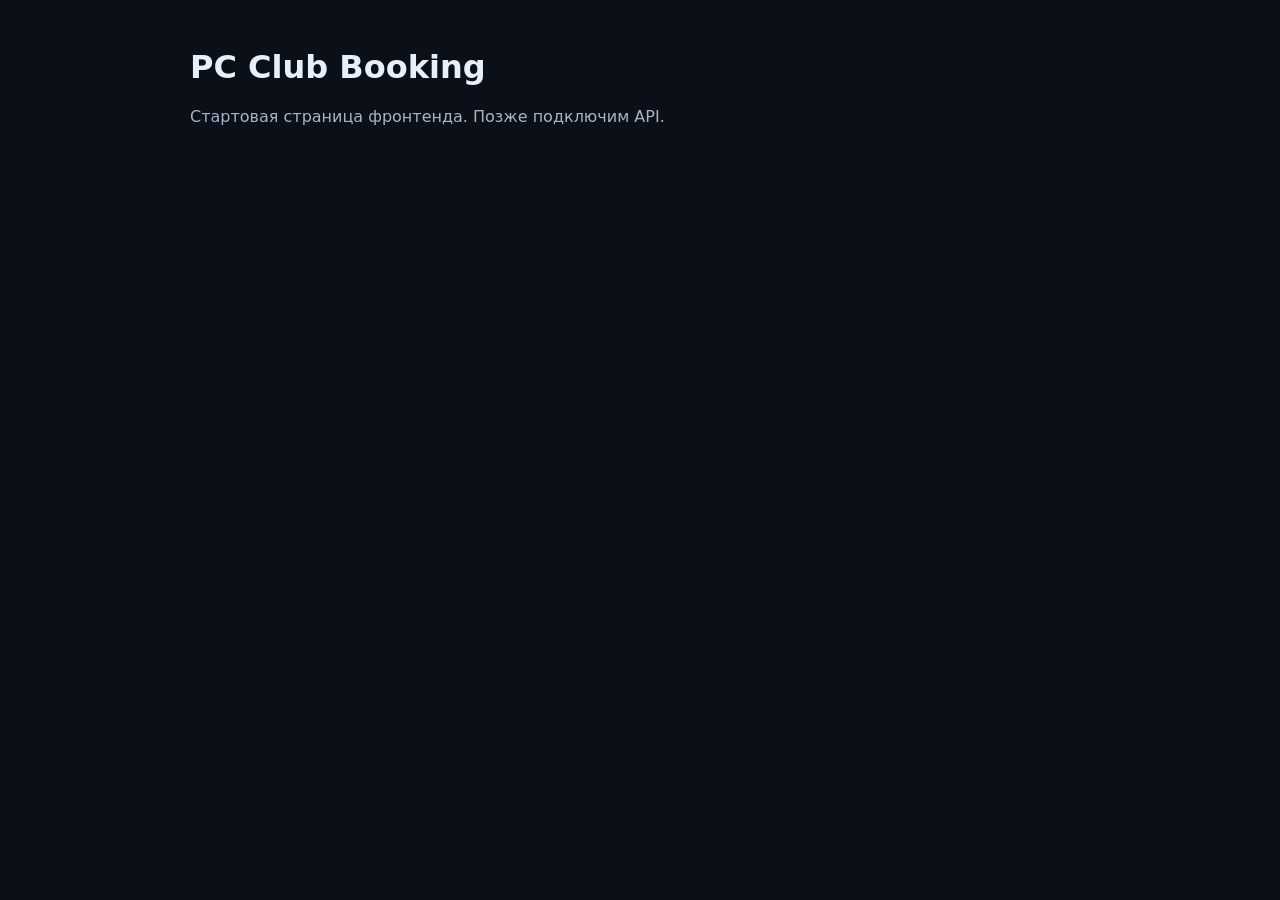
==== frontend/index.html @ dd2f2edb "Add project structure scaffolding Create backend/frontend/docs/tests directories, add starter files," ====
<!doctype html>
<html lang="ru">
  <head>
    <meta charset="utf-8" />
    <meta name="viewport" content="width=device-width, initial-scale=1" />
    <title>PC Club Booking</title>
    <link rel="stylesheet" href="./style.css" />
  </head>
  <body>
    <main class="container">
      <h1>PC Club Booking</h1>
      <p>Стартовая страница фронтенда. Позже подключим API.</p>
    </main>
    <script src="./script.js"></script>
  </body>
</html>
---- frontend/style.css ----
:root {
  color-scheme: dark;
  --bg: #0b0f17;
  --fg: #e7eefc;
  --muted: #a7b4cc;
  --card: #111a2a;
}

body {
  margin: 0;
  font-family: system-ui, -apple-system, Segoe UI, Roboto, Arial, sans-serif;
  background: var(--bg);
  color: var(--fg);
}

.container {
  max-width: 900px;
  margin: 48px auto;
  padding: 0 16px;
}

p {
  color: var(--muted);
}
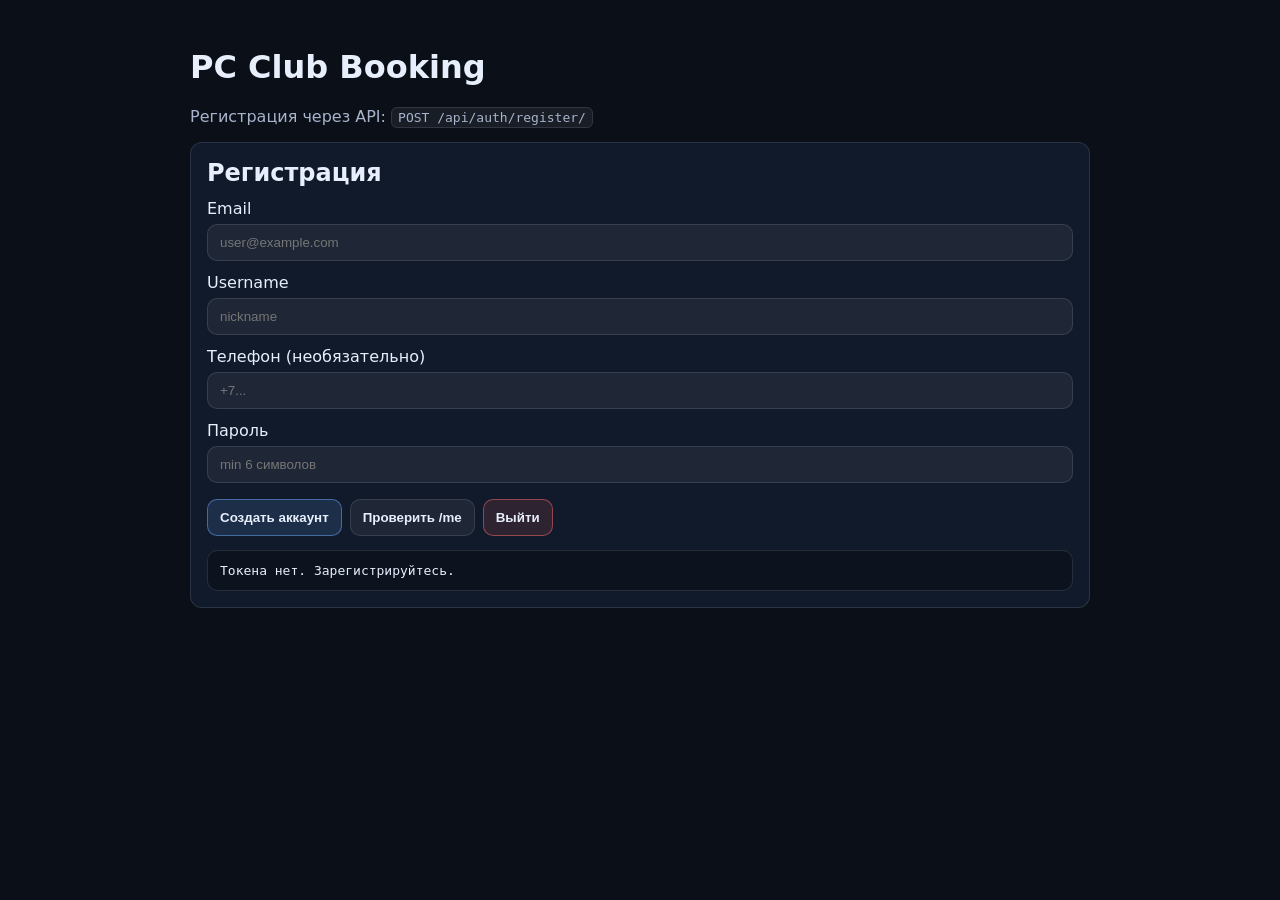
==== commit da54503b: "Add frontend registration page Implement a simple registration form that calls /api/auth/register, s" ====
--- a/frontend/index.html
+++ b/frontend/index.html
@@ -9,7 +9,39 @@
   <body>
     <main class="container">
       <h1>PC Club Booking</h1>
-      <p>Стартовая страница фронтенда. Позже подключим API.</p>
+      <p class="muted">
+        Регистрация через API: <code>POST /api/auth/register/</code>
+      </p>
+
+      <section class="card">
+        <h2>Регистрация</h2>
+        <form id="registerForm" class="form">
+          <label class="field">
+            <span>Email</span>
+            <input name="email" type="email" placeholder="user@example.com" required />
+          </label>
+          <label class="field">
+            <span>Username</span>
+            <input name="username" type="text" placeholder="nickname" required />
+          </label>
+          <label class="field">
+            <span>Телефон (необязательно)</span>
+            <input name="phone" type="tel" placeholder="+7..." />
+          </label>
+          <label class="field">
+            <span>Пароль</span>
+            <input name="password" type="password" placeholder="min 6 символов" minlength="6" required />
+          </label>
+
+          <div class="row">
+            <button type="submit">Создать аккаунт</button>
+            <button type="button" class="secondary" id="btnMe">Проверить /me</button>
+            <button type="button" class="danger" id="btnLogout">Выйти</button>
+          </div>
+        </form>
+
+        <pre id="out" class="out" aria-live="polite"></pre>
+      </section>
     </main>
     <script src="./script.js"></script>
   </body>
--- a/frontend/style.css
+++ b/frontend/style.css
@@ -4,6 +4,9 @@
   --fg: #e7eefc;
   --muted: #a7b4cc;
   --card: #111a2a;
+  --border: rgba(231, 238, 252, 0.12);
+  --primary: #6ea8fe;
+  --danger: #ff6b6b;
 }
 
 body {
@@ -19,7 +22,88 @@
   padding: 0 16px;
 }
 
+.muted,
 p {
   color: var(--muted);
 }
 
+code {
+  background: rgba(255, 255, 255, 0.06);
+  border: 1px solid var(--border);
+  padding: 2px 6px;
+  border-radius: 6px;
+}
+
+.card {
+  margin-top: 16px;
+  background: var(--card);
+  border: 1px solid var(--border);
+  border-radius: 12px;
+  padding: 16px;
+}
+
+h2 {
+  margin: 0 0 12px;
+}
+
+.form {
+  display: grid;
+  gap: 12px;
+}
+
+.field {
+  display: grid;
+  gap: 6px;
+}
+
+input {
+  background: rgba(255, 255, 255, 0.06);
+  border: 1px solid var(--border);
+  border-radius: 10px;
+  padding: 10px 12px;
+  color: var(--fg);
+  outline: none;
+}
+
+input:focus {
+  border-color: rgba(110, 168, 254, 0.6);
+  box-shadow: 0 0 0 3px rgba(110, 168, 254, 0.15);
+}
+
+.row {
+  display: flex;
+  flex-wrap: wrap;
+  gap: 8px;
+  margin-top: 4px;
+}
+
+button {
+  cursor: pointer;
+  border: 1px solid rgba(110, 168, 254, 0.5);
+  background: rgba(110, 168, 254, 0.14);
+  color: var(--fg);
+  border-radius: 10px;
+  padding: 10px 12px;
+  font-weight: 600;
+}
+
+button.secondary {
+  border-color: var(--border);
+  background: rgba(255, 255, 255, 0.06);
+}
+
+button.danger {
+  border-color: rgba(255, 107, 107, 0.5);
+  background: rgba(255, 107, 107, 0.12);
+}
+
+.out {
+  margin: 14px 0 0;
+  padding: 12px;
+  background: rgba(0, 0, 0, 0.25);
+  border: 1px solid var(--border);
+  border-radius: 10px;
+  overflow: auto;
+  max-height: 320px;
+}
+
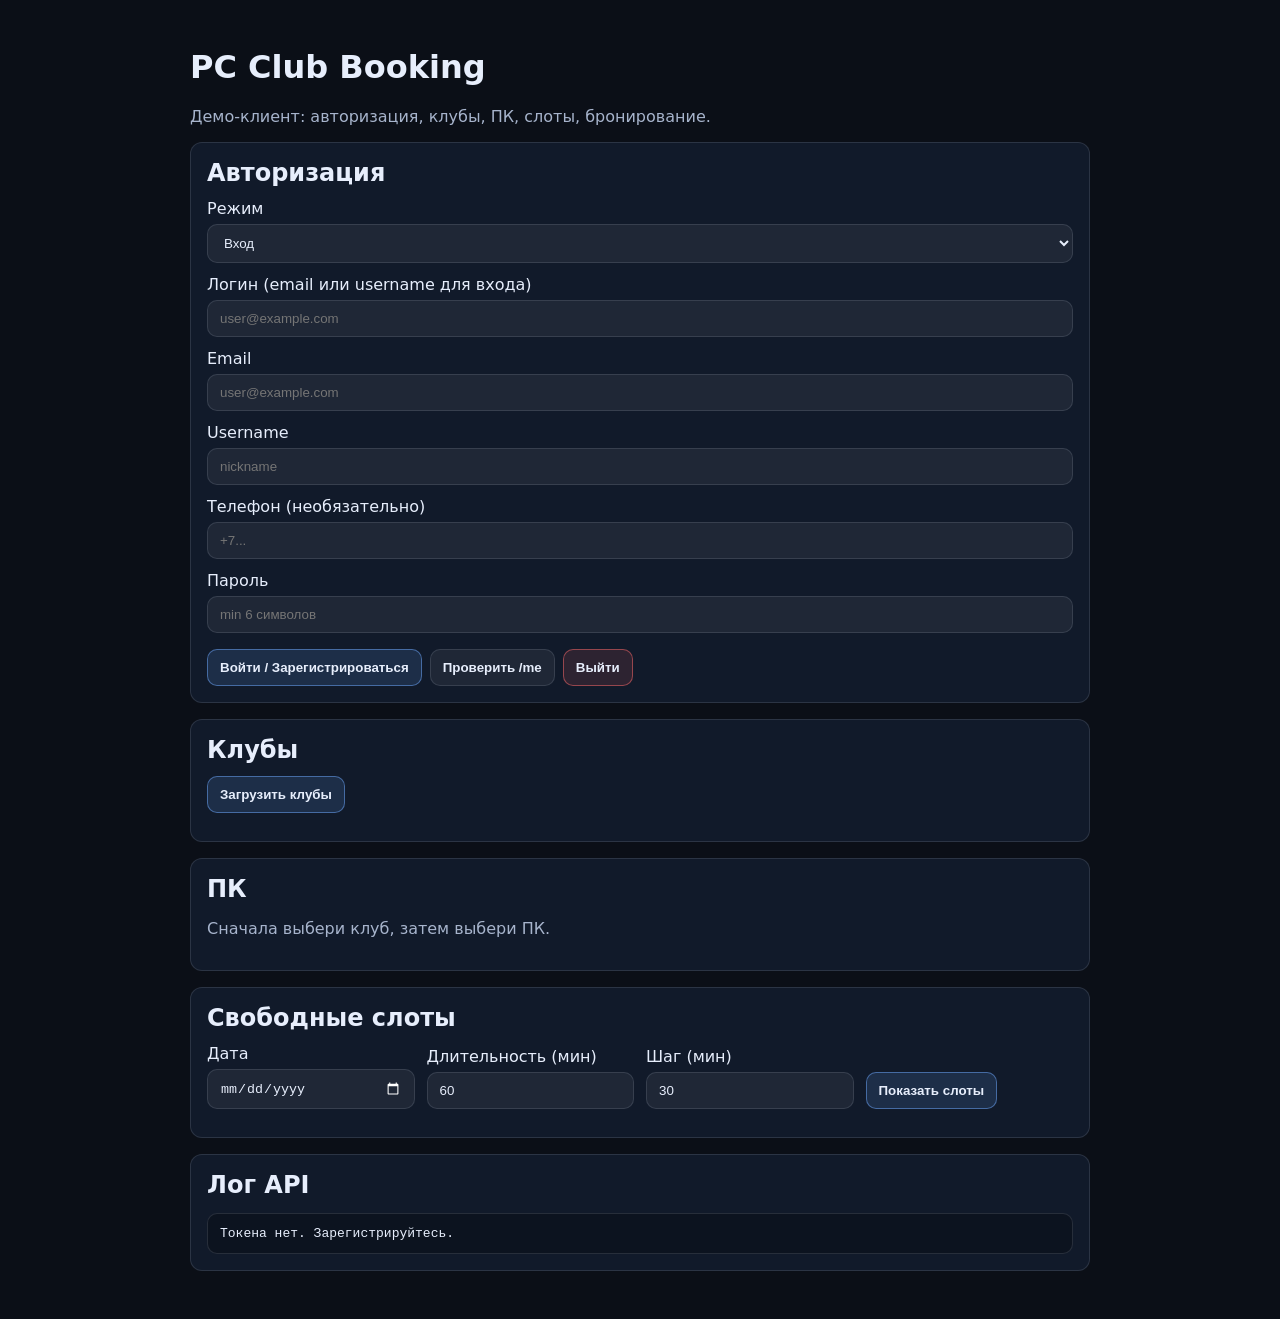
==== commit 25c86e04: "Расширен фронтенд до сценария бронирования. Добавлены вход и регистрация, загрузка клубов и ПК, прос" ====
--- a/frontend/index.html
+++ b/frontend/index.html
@@ -9,20 +9,29 @@
   <body>
     <main class="container">
       <h1>PC Club Booking</h1>
-      <p class="muted">
-        Регистрация через API: <code>POST /api/auth/register/</code>
-      </p>
+      <p class="muted">Демо-клиент: авторизация, клубы, ПК, слоты, бронирование.</p>
 
       <section class="card">
-        <h2>Регистрация</h2>
-        <form id="registerForm" class="form">
+        <h2>Авторизация</h2>
+        <form id="authForm" class="form">
+          <label class="field">
+            <span>Режим</span>
+            <select name="mode">
+              <option value="login">Вход</option>
+              <option value="register">Регистрация</option>
+            </select>
+          </label>
+          <label class="field">
+            <span>Логин (email или username для входа)</span>
+            <input name="login" type="text" placeholder="user@example.com" />
+          </label>
           <label class="field">
             <span>Email</span>
-            <input name="email" type="email" placeholder="user@example.com" required />
+            <input name="email" type="email" placeholder="user@example.com" />
           </label>
           <label class="field">
             <span>Username</span>
-            <input name="username" type="text" placeholder="nickname" required />
+            <input name="username" type="text" placeholder="nickname" />
           </label>
           <label class="field">
             <span>Телефон (необязательно)</span>
@@ -34,12 +43,51 @@
           </label>
 
           <div class="row">
-            <button type="submit">Создать аккаунт</button>
+            <button type="submit">Войти / Зарегистрироваться</button>
             <button type="button" class="secondary" id="btnMe">Проверить /me</button>
             <button type="button" class="danger" id="btnLogout">Выйти</button>
           </div>
         </form>
+      </section>
 
+      <section class="card">
+        <h2>Клубы</h2>
+        <div class="row">
+          <button type="button" id="btnLoadClubs">Загрузить клубы</button>
+        </div>
+        <div id="clubsList" class="list"></div>
+      </section>
+
+      <section class="card">
+        <h2>ПК</h2>
+        <p class="muted">Сначала выбери клуб, затем выбери ПК.</p>
+        <div id="pcsList" class="list"></div>
+      </section>
+
+      <section class="card">
+        <h2>Свободные слоты</h2>
+        <form id="slotsForm" class="form inline">
+          <label class="field">
+            <span>Дата</span>
+            <input name="date" type="date" required />
+          </label>
+          <label class="field">
+            <span>Длительность (мин)</span>
+            <input name="duration_minutes" type="number" min="30" step="30" value="60" required />
+          </label>
+          <label class="field">
+            <span>Шаг (мин)</span>
+            <input name="step_minutes" type="number" min="15" step="15" value="30" required />
+          </label>
+          <div class="row">
+            <button type="submit">Показать слоты</button>
+          </div>
+        </form>
+        <div id="slotsList" class="list"></div>
+      </section>
+
+      <section class="card">
+        <h2>Лог API</h2>
         <pre id="out" class="out" aria-live="polite"></pre>
       </section>
     </main>
--- a/frontend/style.css
+++ b/frontend/style.css
@@ -65,6 +65,20 @@
   outline: none;
 }
 
+select {
+  background: rgba(255, 255, 255, 0.06);
+  border: 1px solid var(--border);
+  border-radius: 10px;
+  padding: 10px 12px;
+  color: var(--fg);
+  outline: none;
+}
+
+select:focus {
+  border-color: rgba(110, 168, 254, 0.6);
+  box-shadow: 0 0 0 3px rgba(110, 168, 254, 0.15);
+}
+
 input:focus {
   border-color: rgba(110, 168, 254, 0.6);
   box-shadow: 0 0 0 3px rgba(110, 168, 254, 0.15);
@@ -107,3 +121,26 @@
   max-height: 320px;
 }
 
+.list {
+  display: grid;
+  gap: 10px;
+  margin-top: 12px;
+}
+
+.item {
+  border: 1px solid var(--border);
+  border-radius: 10px;
+  padding: 10px 12px;
+  background: rgba(255, 255, 255, 0.03);
+}
+
+.item strong {
+  display: inline-block;
+  margin-right: 8px;
+}
+
+.inline {
+  grid-template-columns: repeat(auto-fit, minmax(180px, 1fr));
+  align-items: end;
+}
+
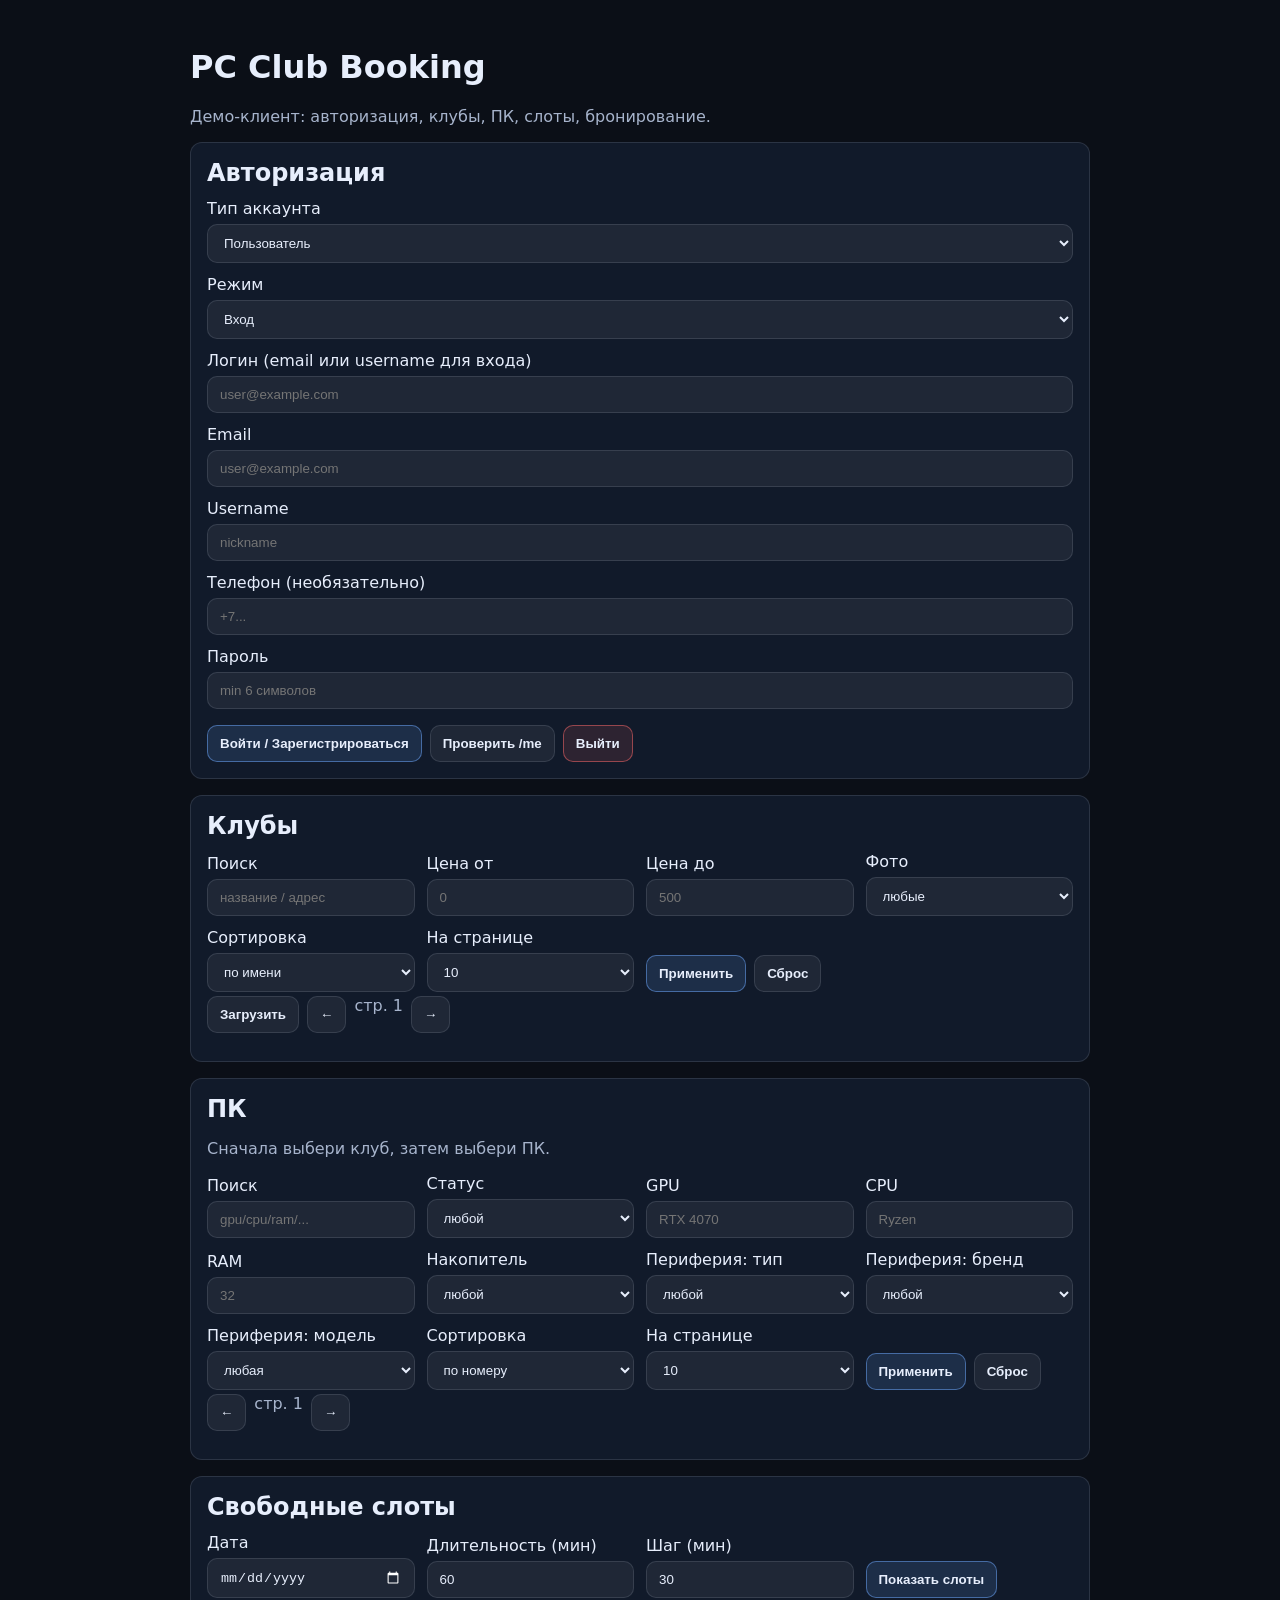
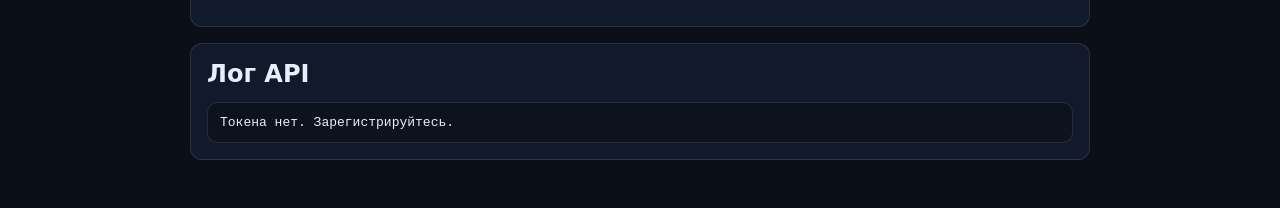
==== commit a8dfa853: "Добавлены фильтры, пагинация и админский интерфейс на фронтенде. Реализованы формы расширенной фильт" ====
--- a/frontend/index.html
+++ b/frontend/index.html
@@ -15,6 +15,13 @@
         <h2>Авторизация</h2>
         <form id="authForm" class="form">
           <label class="field">
+            <span>Тип аккаунта</span>
+            <select name="principal">
+              <option value="user">Пользователь</option>
+              <option value="admin">Администратор</option>
+            </select>
+          </label>
+          <label class="field">
             <span>Режим</span>
             <select name="mode">
               <option value="login">Вход</option>
@@ -37,6 +44,10 @@
             <span>Телефон (необязательно)</span>
             <input name="phone" type="tel" placeholder="+7..." />
           </label>
+          <label class="field" id="adminClubField" style="display: none">
+            <span>Клуб (для регистрации админа)</span>
+            <select name="club_id" id="adminClubSelect"></select>
+          </label>
           <label class="field">
             <span>Пароль</span>
             <input name="password" type="password" placeholder="min 6 символов" minlength="6" required />
@@ -52,8 +63,54 @@
 
       <section class="card">
         <h2>Клубы</h2>
-        <div class="row">
-          <button type="button" id="btnLoadClubs">Загрузить клубы</button>
+        <form id="clubsFilterForm" class="form inline">
+          <label class="field">
+            <span>Поиск</span>
+            <input name="q" type="text" placeholder="название / адрес" />
+          </label>
+          <label class="field">
+            <span>Цена от</span>
+            <input name="price_gte" type="number" min="0" step="1" placeholder="0" />
+          </label>
+          <label class="field">
+            <span>Цена до</span>
+            <input name="price_lte" type="number" min="0" step="1" placeholder="500" />
+          </label>
+          <label class="field">
+            <span>Фото</span>
+            <select name="has_photo">
+              <option value="">любые</option>
+              <option value="1">только с фото</option>
+            </select>
+          </label>
+          <label class="field">
+            <span>Сортировка</span>
+            <select name="order">
+              <option value="name">по имени</option>
+              <option value="-name">по имени (убыв.)</option>
+              <option value="price">по цене</option>
+              <option value="-price">по цене (убыв.)</option>
+              <option value="id">по id</option>
+            </select>
+          </label>
+          <label class="field">
+            <span>На странице</span>
+            <select name="page_size">
+              <option value="5">5</option>
+              <option value="10" selected>10</option>
+              <option value="20">20</option>
+            </select>
+          </label>
+          <div class="row">
+            <button type="submit">Применить</button>
+            <button type="button" class="secondary" id="btnClubsReset">Сброс</button>
+          </div>
+        </form>
+        <div class="row">
+          <button type="button" class="secondary" id="btnLoadClubs">Загрузить</button>
+          <button type="button" class="secondary" id="btnClubsPrev">←</button>
+          <span class="muted" id="clubsPageInfo">стр. 1</span>
+          <button type="button" class="secondary" id="btnClubsNext">→</button>
         </div>
         <div id="clubsList" class="list"></div>
       </section>
@@ -61,6 +118,85 @@
       <section class="card">
         <h2>ПК</h2>
         <p class="muted">Сначала выбери клуб, затем выбери ПК.</p>
+        <form id="pcsFilterForm" class="form inline">
+          <label class="field">
+            <span>Поиск</span>
+            <input name="q" type="text" placeholder="gpu/cpu/ram/..." />
+          </label>
+          <label class="field">
+            <span>Статус</span>
+            <select name="status">
+              <option value="">любой</option>
+              <option value="active">active</option>
+              <option value="inactive">inactive</option>
+              <option value="maintenance">maintenance</option>
+            </select>
+          </label>
+          <label class="field">
+            <span>GPU</span>
+            <input name="gpu" type="text" placeholder="RTX 4070" />
+          </label>
+          <label class="field">
+            <span>CPU</span>
+            <input name="processor" type="text" placeholder="Ryzen" />
+          </label>
+          <label class="field">
+            <span>RAM</span>
+            <input name="ram" type="text" placeholder="32" />
+          </label>
+          <label class="field">
+            <span>Накопитель</span>
+            <select name="storage_type">
+              <option value="">любой</option>
+              <option value="SSD">SSD</option>
+              <option value="HDD">HDD</option>
+              <option value="SSD+HDD">SSD+HDD</option>
+            </select>
+          </label>
+          <label class="field">
+            <span>Периферия: тип</span>
+            <select name="peripheral_type" id="perTypeSelect">
+              <option value="">любой</option>
+            </select>
+          </label>
+          <label class="field">
+            <span>Периферия: бренд</span>
+            <select name="peripheral_brand" id="perBrandSelect">
+              <option value="">любой</option>
+            </select>
+          </label>
+          <label class="field">
+            <span>Периферия: модель</span>
+            <select name="peripheral_model" id="perModelSelect">
+              <option value="">любая</option>
+            </select>
+          </label>
+          <label class="field">
+            <span>Сортировка</span>
+            <select name="order">
+              <option value="number">по номеру</option>
+              <option value="-number">по номеру (убыв.)</option>
+              <option value="id">по id</option>
+            </select>
+          </label>
+          <label class="field">
+            <span>На странице</span>
+            <select name="page_size">
+              <option value="5">5</option>
+              <option value="10" selected>10</option>
+              <option value="20">20</option>
+            </select>
+          </label>
+          <div class="row">
+            <button type="submit">Применить</button>
+            <button type="button" class="secondary" id="btnPcsReset">Сброс</button>
+          </div>
+        </form>
+        <div class="row">
+          <button type="button" class="secondary" id="btnPcsPrev">←</button>
+          <span class="muted" id="pcsPageInfo">стр. 1</span>
+          <button type="button" class="secondary" id="btnPcsNext">→</button>
+        </div>
         <div id="pcsList" class="list"></div>
       </section>
 
@@ -84,6 +220,93 @@
           </div>
         </form>
         <div id="slotsList" class="list"></div>
+      </section>
+
+      <section class="card" id="adminPanel" style="display: none">
+        <h2>Панель администратора</h2>
+        <p class="muted">Доступно после входа как администратор.</p>
+
+        <div class="row">
+          <button type="button" id="btnAdminLoad">Загрузить данные</button>
+        </div>
+
+        <h3>Клуб</h3>
+        <form id="adminClubForm" class="form inline">
+          <input type="hidden" name="id" />
+          <label class="field"><span>Название</span><input name="name" type="text" /></label>
+          <label class="field"><span>Адрес</span><input name="address" type="text" /></label>
+          <label class="field"><span>Телефон</span><input name="phone" type="text" /></label>
+          <label class="field"><span>Фото URL</span><input name="photo_url" type="text" /></label>
+          <label class="field"><span>Цена (база)</span><input name="price" type="number" min="0" step="1" /></label>
+          <label class="field"><span>Описание</span><input name="description" type="text" /></label>
+          <div class="row">
+            <button type="button" id="btnAdminSaveClub">Сохранить клуб</button>
+          </div>
+        </form>
+
+        <h3>ПК</h3>
+        <form id="adminPcCreateForm" class="form inline">
+          <label class="field"><span>Номер</span><input name="number" type="number" min="1" step="1" required /></label>
+          <label class="field"><span>CPU</span><input name="processor" type="text" /></label>
+          <label class="field"><span>GPU</span><input name="gpu" type="text" /></label>
+          <label class="field"><span>RAM</span><input name="ram" type="text" /></label>
+          <label class="field">
+            <span>Накопитель</span>
+            <select name="storage_type">
+              <option value="">—</option>
+              <option value="SSD">SSD</option>
+              <option value="HDD">HDD</option>
+              <option value="SSD+HDD">SSD+HDD</option>
+            </select>
+          </label>
+          <label class="field"><span>Монитор</span><input name="monitor_model" type="text" /></label>
+          <label class="field">
+            <span>Статус</span>
+            <select name="status" required>
+              <option value="active">active</option>
+              <option value="inactive">inactive</option>
+              <option value="maintenance">maintenance</option>
+            </select>
+          </label>
+          <div class="row">
+            <button type="submit">Добавить ПК</button>
+          </div>
+        </form>
+        <div class="row">
+          <button type="button" class="secondary" id="btnAdminPcsPrev">←</button>
+          <span class="muted" id="adminPcsPageInfo">стр. 1</span>
+          <button type="button" class="secondary" id="btnAdminPcsNext">→</button>
+        </div>
+        <div id="adminPcsList" class="list"></div>
+
+        <h3>Тарифы</h3>
+        <form id="adminTariffCreateForm" class="form inline">
+          <label class="field">
+            <span>День недели</span>
+            <select name="day_of_week">
+              <option value="">любой</option>
+              <option value="0">Пн</option>
+              <option value="1">Вт</option>
+              <option value="2">Ср</option>
+              <option value="3">Чт</option>
+              <option value="4">Пт</option>
+              <option value="5">Сб</option>
+              <option value="6">Вс</option>
+            </select>
+          </label>
+          <label class="field"><span>С</span><input name="time_from" type="time" /></label>
+          <label class="field"><span>До</span><input name="time_to" type="time" /></label>
+          <label class="field"><span>Цена/час</span><input name="price_per_hour" type="number" min="0" step="1" required /></label>
+          <div class="row">
+            <button type="submit">Добавить тариф</button>
+          </div>
+        </form>
+        <div class="row">
+          <button type="button" class="secondary" id="btnAdminTariffsPrev">←</button>
+          <span class="muted" id="adminTariffsPageInfo">стр. 1</span>
+          <button type="button" class="secondary" id="btnAdminTariffsNext">→</button>
+        </div>
+        <div id="adminTariffsList" class="list"></div>
       </section>
 
       <section class="card">
--- a/frontend/style.css
+++ b/frontend/style.css
@@ -44,6 +44,10 @@
 
 h2 {
   margin: 0 0 12px;
+}
+
+h3 {
+  margin: 16px 0 8px;
 }
 
 .form {
@@ -111,6 +115,11 @@
   background: rgba(255, 107, 107, 0.12);
 }
 
+button:disabled {
+  opacity: 0.5;
+  cursor: default;
+}
+
 .out {
   margin: 14px 0 0;
   padding: 12px;
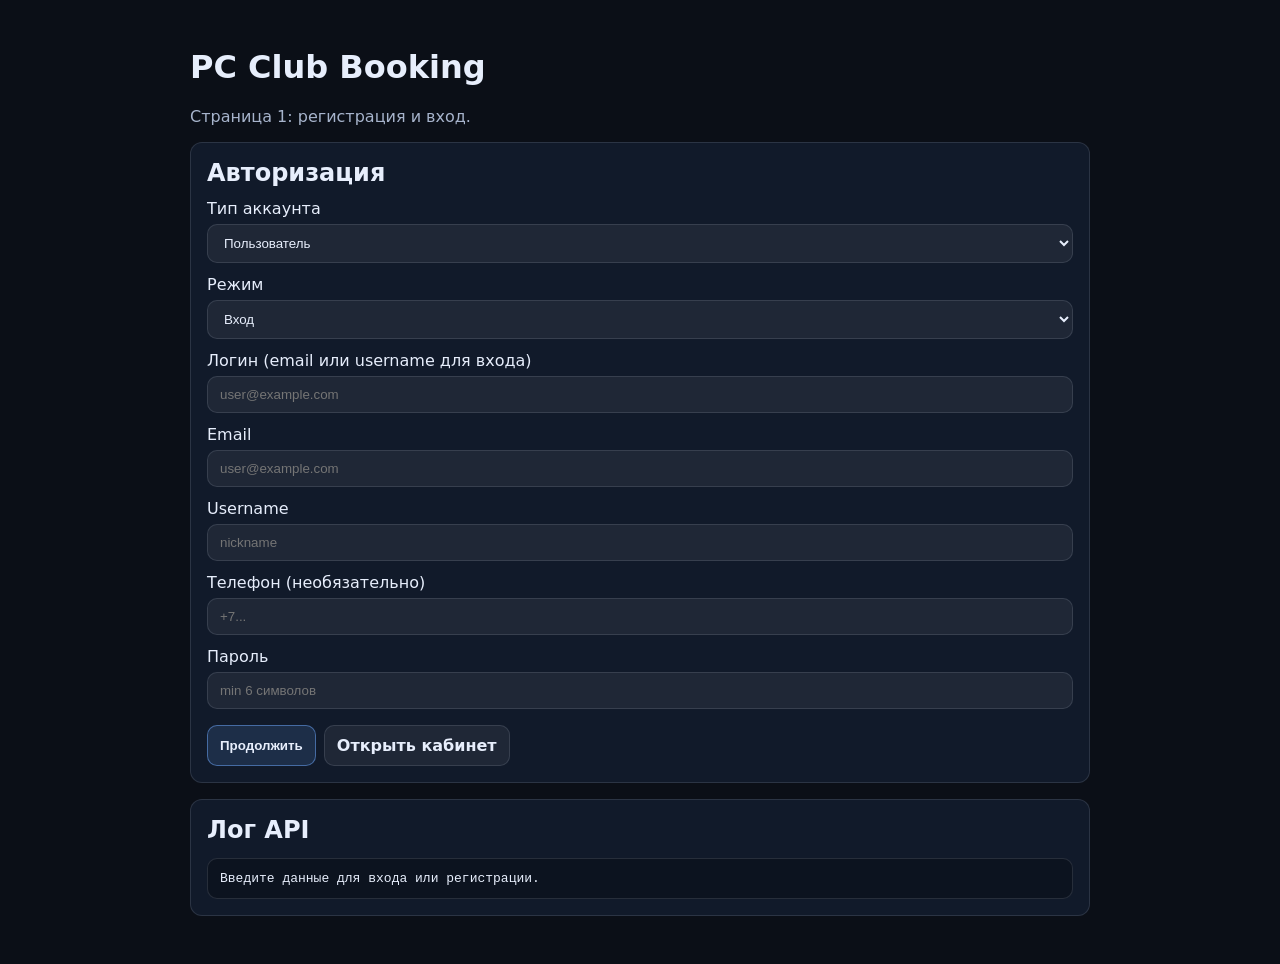
==== commit 4291ec31: "промежуточная версия 2" ====
--- a/frontend/index.html
+++ b/frontend/index.html
@@ -9,7 +9,7 @@
   <body>
     <main class="container">
       <h1>PC Club Booking</h1>
-      <p class="muted">Демо-клиент: авторизация, клубы, ПК, слоты, бронирование.</p>
+      <p class="muted">Страница 1: регистрация и вход.</p>
 
       <section class="card">
         <h2>Авторизация</h2>
@@ -54,259 +54,10 @@
           </label>
 
           <div class="row">
-            <button type="submit">Войти / Зарегистрироваться</button>
-            <button type="button" class="secondary" id="btnMe">Проверить /me</button>
-            <button type="button" class="danger" id="btnLogout">Выйти</button>
+            <button type="submit">Продолжить</button>
+            <a class="btn secondary" id="btnGoApp" href="./app.html">Открыть кабинет</a>
           </div>
         </form>
-      </section>
-
-      <section class="card">
-        <h2>Клубы</h2>
-        <form id="clubsFilterForm" class="form inline">
-          <label class="field">
-            <span>Поиск</span>
-            <input name="q" type="text" placeholder="название / адрес" />
-          </label>
-          <label class="field">
-            <span>Цена от</span>
-            <input name="price_gte" type="number" min="0" step="1" placeholder="0" />
-          </label>
-          <label class="field">
-            <span>Цена до</span>
-            <input name="price_lte" type="number" min="0" step="1" placeholder="500" />
-          </label>
-          <label class="field">
-            <span>Фото</span>
-            <select name="has_photo">
-              <option value="">любые</option>
-              <option value="1">только с фото</option>
-            </select>
-          </label>
-          <label class="field">
-            <span>Сортировка</span>
-            <select name="order">
-              <option value="name">по имени</option>
-              <option value="-name">по имени (убыв.)</option>
-              <option value="price">по цене</option>
-              <option value="-price">по цене (убыв.)</option>
-              <option value="id">по id</option>
-            </select>
-          </label>
-          <label class="field">
-            <span>На странице</span>
-            <select name="page_size">
-              <option value="5">5</option>
-              <option value="10" selected>10</option>
-              <option value="20">20</option>
-            </select>
-          </label>
-          <div class="row">
-            <button type="submit">Применить</button>
-            <button type="button" class="secondary" id="btnClubsReset">Сброс</button>
-          </div>
-        </form>
-        <div class="row">
-          <button type="button" class="secondary" id="btnLoadClubs">Загрузить</button>
-          <button type="button" class="secondary" id="btnClubsPrev">←</button>
-          <span class="muted" id="clubsPageInfo">стр. 1</span>
-          <button type="button" class="secondary" id="btnClubsNext">→</button>
-        </div>
-        <div id="clubsList" class="list"></div>
-      </section>
-
-      <section class="card">
-        <h2>ПК</h2>
-        <p class="muted">Сначала выбери клуб, затем выбери ПК.</p>
-        <form id="pcsFilterForm" class="form inline">
-          <label class="field">
-            <span>Поиск</span>
-            <input name="q" type="text" placeholder="gpu/cpu/ram/..." />
-          </label>
-          <label class="field">
-            <span>Статус</span>
-            <select name="status">
-              <option value="">любой</option>
-              <option value="active">active</option>
-              <option value="inactive">inactive</option>
-              <option value="maintenance">maintenance</option>
-            </select>
-          </label>
-          <label class="field">
-            <span>GPU</span>
-            <input name="gpu" type="text" placeholder="RTX 4070" />
-          </label>
-          <label class="field">
-            <span>CPU</span>
-            <input name="processor" type="text" placeholder="Ryzen" />
-          </label>
-          <label class="field">
-            <span>RAM</span>
-            <input name="ram" type="text" placeholder="32" />
-          </label>
-          <label class="field">
-            <span>Накопитель</span>
-            <select name="storage_type">
-              <option value="">любой</option>
-              <option value="SSD">SSD</option>
-              <option value="HDD">HDD</option>
-              <option value="SSD+HDD">SSD+HDD</option>
-            </select>
-          </label>
-          <label class="field">
-            <span>Периферия: тип</span>
-            <select name="peripheral_type" id="perTypeSelect">
-              <option value="">любой</option>
-            </select>
-          </label>
-          <label class="field">
-            <span>Периферия: бренд</span>
-            <select name="peripheral_brand" id="perBrandSelect">
-              <option value="">любой</option>
-            </select>
-          </label>
-          <label class="field">
-            <span>Периферия: модель</span>
-            <select name="peripheral_model" id="perModelSelect">
-              <option value="">любая</option>
-            </select>
-          </label>
-          <label class="field">
-            <span>Сортировка</span>
-            <select name="order">
-              <option value="number">по номеру</option>
-              <option value="-number">по номеру (убыв.)</option>
-              <option value="id">по id</option>
-            </select>
-          </label>
-          <label class="field">
-            <span>На странице</span>
-            <select name="page_size">
-              <option value="5">5</option>
-              <option value="10" selected>10</option>
-              <option value="20">20</option>
-            </select>
-          </label>
-          <div class="row">
-            <button type="submit">Применить</button>
-            <button type="button" class="secondary" id="btnPcsReset">Сброс</button>
-          </div>
-        </form>
-        <div class="row">
-          <button type="button" class="secondary" id="btnPcsPrev">←</button>
-          <span class="muted" id="pcsPageInfo">стр. 1</span>
-          <button type="button" class="secondary" id="btnPcsNext">→</button>
-        </div>
-        <div id="pcsList" class="list"></div>
-      </section>
-
-      <section class="card">
-        <h2>Свободные слоты</h2>
-        <form id="slotsForm" class="form inline">
-          <label class="field">
-            <span>Дата</span>
-            <input name="date" type="date" required />
-          </label>
-          <label class="field">
-            <span>Длительность (мин)</span>
-            <input name="duration_minutes" type="number" min="30" step="30" value="60" required />
-          </label>
-          <label class="field">
-            <span>Шаг (мин)</span>
-            <input name="step_minutes" type="number" min="15" step="15" value="30" required />
-          </label>
-          <div class="row">
-            <button type="submit">Показать слоты</button>
-          </div>
-        </form>
-        <div id="slotsList" class="list"></div>
-      </section>
-
-      <section class="card" id="adminPanel" style="display: none">
-        <h2>Панель администратора</h2>
-        <p class="muted">Доступно после входа как администратор.</p>
-
-        <div class="row">
-          <button type="button" id="btnAdminLoad">Загрузить данные</button>
-        </div>
-
-        <h3>Клуб</h3>
-        <form id="adminClubForm" class="form inline">
-          <input type="hidden" name="id" />
-          <label class="field"><span>Название</span><input name="name" type="text" /></label>
-          <label class="field"><span>Адрес</span><input name="address" type="text" /></label>
-          <label class="field"><span>Телефон</span><input name="phone" type="text" /></label>
-          <label class="field"><span>Фото URL</span><input name="photo_url" type="text" /></label>
-          <label class="field"><span>Цена (база)</span><input name="price" type="number" min="0" step="1" /></label>
-          <label class="field"><span>Описание</span><input name="description" type="text" /></label>
-          <div class="row">
-            <button type="button" id="btnAdminSaveClub">Сохранить клуб</button>
-          </div>
-        </form>
-
-        <h3>ПК</h3>
-        <form id="adminPcCreateForm" class="form inline">
-          <label class="field"><span>Номер</span><input name="number" type="number" min="1" step="1" required /></label>
-          <label class="field"><span>CPU</span><input name="processor" type="text" /></label>
-          <label class="field"><span>GPU</span><input name="gpu" type="text" /></label>
-          <label class="field"><span>RAM</span><input name="ram" type="text" /></label>
-          <label class="field">
-            <span>Накопитель</span>
-            <select name="storage_type">
-              <option value="">—</option>
-              <option value="SSD">SSD</option>
-              <option value="HDD">HDD</option>
-              <option value="SSD+HDD">SSD+HDD</option>
-            </select>
-          </label>
-          <label class="field"><span>Монитор</span><input name="monitor_model" type="text" /></label>
-          <label class="field">
-            <span>Статус</span>
-            <select name="status" required>
-              <option value="active">active</option>
-              <option value="inactive">inactive</option>
-              <option value="maintenance">maintenance</option>
-            </select>
-          </label>
-          <div class="row">
-            <button type="submit">Добавить ПК</button>
-          </div>
-        </form>
-        <div class="row">
-          <button type="button" class="secondary" id="btnAdminPcsPrev">←</button>
-          <span class="muted" id="adminPcsPageInfo">стр. 1</span>
-          <button type="button" class="secondary" id="btnAdminPcsNext">→</button>
-        </div>
-        <div id="adminPcsList" class="list"></div>
-
-        <h3>Тарифы</h3>
-        <form id="adminTariffCreateForm" class="form inline">
-          <label class="field">
-            <span>День недели</span>
-            <select name="day_of_week">
-              <option value="">любой</option>
-              <option value="0">Пн</option>
-              <option value="1">Вт</option>
-              <option value="2">Ср</option>
-              <option value="3">Чт</option>
-              <option value="4">Пт</option>
-              <option value="5">Сб</option>
-              <option value="6">Вс</option>
-            </select>
-          </label>
-          <label class="field"><span>С</span><input name="time_from" type="time" /></label>
-          <label class="field"><span>До</span><input name="time_to" type="time" /></label>
-          <label class="field"><span>Цена/час</span><input name="price_per_hour" type="number" min="0" step="1" required /></label>
-          <div class="row">
-            <button type="submit">Добавить тариф</button>
-          </div>
-        </form>
-        <div class="row">
-          <button type="button" class="secondary" id="btnAdminTariffsPrev">←</button>
-          <span class="muted" id="adminTariffsPageInfo">стр. 1</span>
-          <button type="button" class="secondary" id="btnAdminTariffsNext">→</button>
-        </div>
-        <div id="adminTariffsList" class="list"></div>
       </section>
 
       <section class="card">
@@ -314,7 +65,7 @@
         <pre id="out" class="out" aria-live="polite"></pre>
       </section>
     </main>
-    <script src="./script.js"></script>
+    <script src="./auth.js"></script>
   </body>
 </html>
 
--- a/frontend/style.css
+++ b/frontend/style.css
@@ -110,6 +110,25 @@
   background: rgba(255, 255, 255, 0.06);
 }
 
+/* Link that looks like a button */
+a.btn {
+  display: inline-flex;
+  align-items: center;
+  justify-content: center;
+  text-decoration: none;
+  border: 1px solid rgba(110, 168, 254, 0.5);
+  background: rgba(110, 168, 254, 0.14);
+  color: var(--fg);
+  border-radius: 10px;
+  padding: 10px 12px;
+  font-weight: 600;
+}
+
+a.btn.secondary {
+  border-color: var(--border);
+  background: rgba(255, 255, 255, 0.06);
+}
+
 button.danger {
   border-color: rgba(255, 107, 107, 0.5);
   background: rgba(255, 107, 107, 0.12);
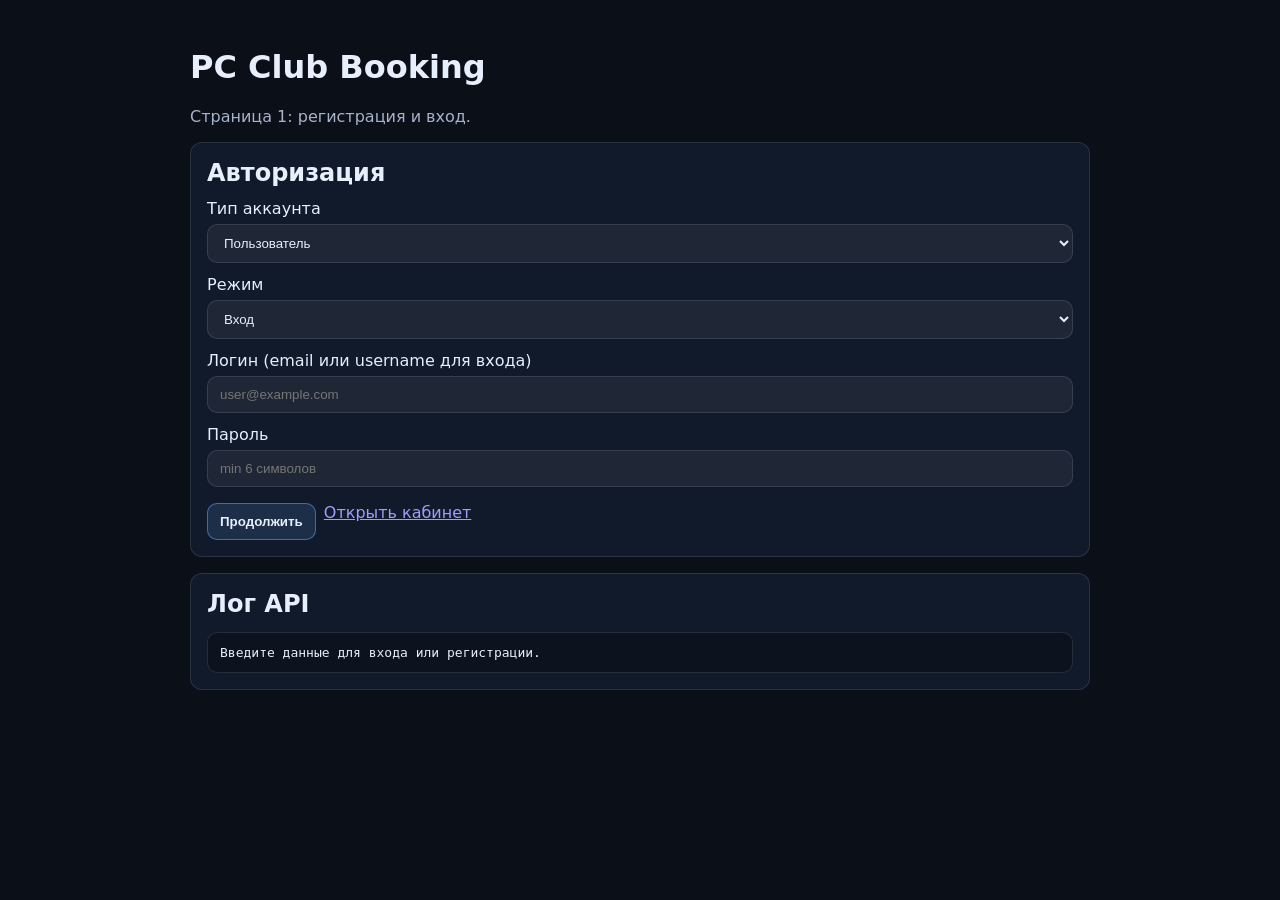
==== commit b62e6cb7: "корректировка первой страницы - разделение элементов для входа и регистрации, выбор клуба из нижнего" ====
--- a/frontend/index.html
+++ b/frontend/index.html
@@ -32,15 +32,15 @@
             <span>Логин (email или username для входа)</span>
             <input name="login" type="text" placeholder="user@example.com" />
           </label>
-          <label class="field">
+          <label class="field register-only">
             <span>Email</span>
             <input name="email" type="email" placeholder="user@example.com" />
           </label>
-          <label class="field">
+          <label class="field register-only">
             <span>Username</span>
             <input name="username" type="text" placeholder="nickname" />
           </label>
-          <label class="field">
+          <label class="field register-only">
             <span>Телефон (необязательно)</span>
             <input name="phone" type="tel" placeholder="+7..." />
           </label>
--- a/frontend/style.css
+++ b/frontend/style.css
@@ -46,10 +46,6 @@
   margin: 0 0 12px;
 }
 
-h3 {
-  margin: 16px 0 8px;
-}
-
 .form {
   display: grid;
   gap: 12px;
@@ -60,15 +56,11 @@
   gap: 6px;
 }
 
-input {
-  background: rgba(255, 255, 255, 0.06);
-  border: 1px solid var(--border);
-  border-radius: 10px;
-  padding: 10px 12px;
-  color: var(--fg);
-  outline: none;
+.searchSelect {
+  position: relative;
 }
 
+input,
 select {
   background: rgba(255, 255, 255, 0.06);
   border: 1px solid var(--border);
@@ -78,15 +70,64 @@
   outline: none;
 }
 
+option {
+  background: var(--card);
+  color: var(--fg);
+}
+
+input:focus,
 select:focus {
   border-color: rgba(110, 168, 254, 0.6);
   box-shadow: 0 0 0 3px rgba(110, 168, 254, 0.15);
 }
 
-input:focus {
-  border-color: rgba(110, 168, 254, 0.6);
-  box-shadow: 0 0 0 3px rgba(110, 168, 254, 0.15);
+.searchDropdown {
+  position: absolute;
+  top: calc(100% + 6px);
+  left: 0;
+  right: 0;
+  z-index: 20;
+  background: var(--card);
+  border: 1px solid var(--border);
+  border-radius: 10px;
+  box-shadow: 0 12px 30px rgba(0, 0, 0, 0.28);
+  overflow: hidden;
+  max-height: 220px;
+  overflow-y: auto;
 }
+
+.searchDropdown[hidden] {
+  display: none;
+}
+
+.searchOption {
+  width: 100%;
+  padding: 10px 12px;
+  background: transparent;
+  border: 0;
+  border-bottom: 1px solid rgba(231, 238, 252, 0.08);
+  color: var(--fg);
+  text-align: left;
+  font: inherit;
+  cursor: pointer;
+}
+
+.searchOption:last-child {
+  border-bottom: 0;
+}
+
+.searchOption:hover,
+.searchOption:focus-visible {
+  background: rgba(110, 168, 254, 0.14);
+  outline: none;
+}
+
+.searchOption small {
+  display: block;
+  margin-top: 4px;
+  color: var(--muted);
+}
+
 
 .row {
   display: flex;
@@ -110,33 +151,9 @@
   background: rgba(255, 255, 255, 0.06);
 }
 
-/* Link that looks like a button */
-a.btn {
-  display: inline-flex;
-  align-items: center;
-  justify-content: center;
-  text-decoration: none;
-  border: 1px solid rgba(110, 168, 254, 0.5);
-  background: rgba(110, 168, 254, 0.14);
-  color: var(--fg);
-  border-radius: 10px;
-  padding: 10px 12px;
-  font-weight: 600;
-}
-
-a.btn.secondary {
-  border-color: var(--border);
-  background: rgba(255, 255, 255, 0.06);
-}
-
 button.danger {
   border-color: rgba(255, 107, 107, 0.5);
   background: rgba(255, 107, 107, 0.12);
-}
-
-button:disabled {
-  opacity: 0.5;
-  cursor: default;
 }
 
 .out {
@@ -149,26 +166,3 @@
   max-height: 320px;
 }
 
-.list {
-  display: grid;
-  gap: 10px;
-  margin-top: 12px;
-}
-
-.item {
-  border: 1px solid var(--border);
-  border-radius: 10px;
-  padding: 10px 12px;
-  background: rgba(255, 255, 255, 0.03);
-}
-
-.item strong {
-  display: inline-block;
-  margin-right: 8px;
-}
-
-.inline {
-  grid-template-columns: repeat(auto-fit, minmax(180px, 1fr));
-  align-items: end;
-}
-
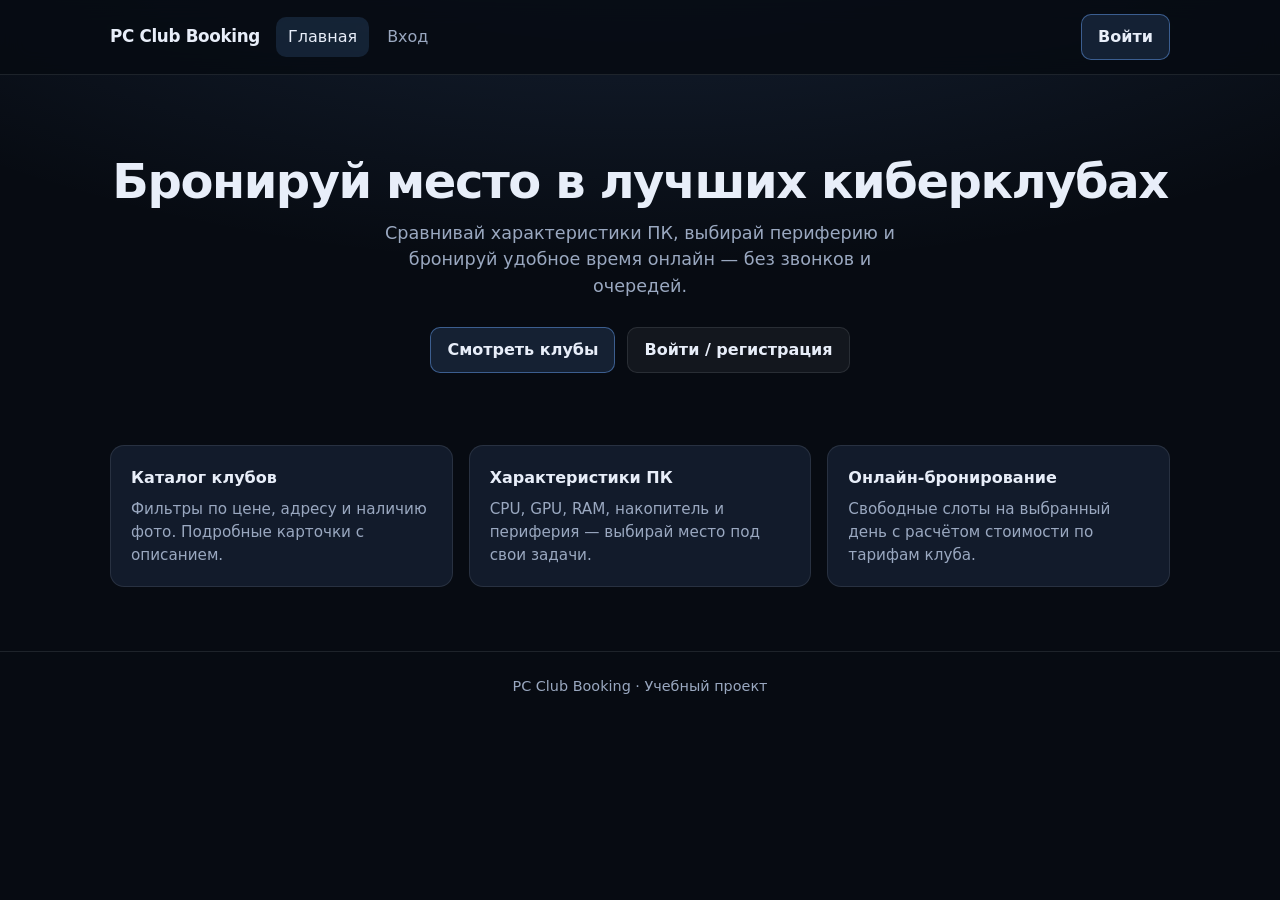
==== commit 79f528ba: "интерфейс по страницам + немного бд" ====
--- a/frontend/index.html
+++ b/frontend/index.html
@@ -3,69 +3,54 @@
   <head>
     <meta charset="utf-8" />
     <meta name="viewport" content="width=device-width, initial-scale=1" />
-    <title>PC Club Booking</title>
+    <title>PC Club Booking — Бронирование мест в киберклубах</title>
     <link rel="stylesheet" href="./style.css" />
   </head>
   <body>
-    <main class="container">
-      <h1>PC Club Booking</h1>
-      <p class="muted">Страница 1: регистрация и вход.</p>
+    <header class="site-header" data-site-header></header>
 
-      <section class="card">
-        <h2>Авторизация</h2>
-        <form id="authForm" class="form">
-          <label class="field">
-            <span>Тип аккаунта</span>
-            <select name="principal">
-              <option value="user">Пользователь</option>
-              <option value="admin">Администратор</option>
-            </select>
-          </label>
-          <label class="field">
-            <span>Режим</span>
-            <select name="mode">
-              <option value="login">Вход</option>
-              <option value="register">Регистрация</option>
-            </select>
-          </label>
-          <label class="field">
-            <span>Логин (email или username для входа)</span>
-            <input name="login" type="text" placeholder="user@example.com" />
-          </label>
-          <label class="field register-only">
-            <span>Email</span>
-            <input name="email" type="email" placeholder="user@example.com" />
-          </label>
-          <label class="field register-only">
-            <span>Username</span>
-            <input name="username" type="text" placeholder="nickname" />
-          </label>
-          <label class="field register-only">
-            <span>Телефон (необязательно)</span>
-            <input name="phone" type="tel" placeholder="+7..." />
-          </label>
-          <label class="field" id="adminClubField" style="display: none">
-            <span>Клуб (для регистрации админа)</span>
-            <select name="club_id" id="adminClubSelect"></select>
-          </label>
-          <label class="field">
-            <span>Пароль</span>
-            <input name="password" type="password" placeholder="min 6 символов" minlength="6" required />
-          </label>
-
-          <div class="row">
-            <button type="submit">Продолжить</button>
-            <a class="btn secondary" id="btnGoApp" href="./app.html">Открыть кабинет</a>
-          </div>
-        </form>
+    <main class="page">
+      <section class="hero">
+        <h1>Бронируй место в лучших киберклубах</h1>
+        <p>
+          Сравнивай характеристики ПК, выбирай периферию и бронируй удобное время онлайн —
+          без звонков и очередей.
+        </p>
+        <div class="hero-actions">
+          <a class="btn" href="./clubs.html" id="ctaBrowse">Смотреть клубы</a>
+          <a class="btn secondary" href="./login.html">Войти / регистрация</a>
+        </div>
       </section>
 
-      <section class="card">
-        <h2>Лог API</h2>
-        <pre id="out" class="out" aria-live="polite"></pre>
+      <section class="features">
+        <article class="feature-card">
+          <h3>Каталог клубов</h3>
+          <p>Фильтры по цене, адресу и наличию фото. Подробные карточки с описанием.</p>
+        </article>
+        <article class="feature-card">
+          <h3>Характеристики ПК</h3>
+          <p>CPU, GPU, RAM, накопитель и периферия — выбирай место под свои задачи.</p>
+        </article>
+        <article class="feature-card">
+          <h3>Онлайн-бронирование</h3>
+          <p>Свободные слоты на выбранный день с расчётом стоимости по тарифам клуба.</p>
+        </article>
       </section>
     </main>
-    <script src="./auth.js"></script>
+
+    <footer class="site-footer">PC Club Booking · Учебный проект</footer>
+
+    <script type="module">
+      import { initLayout } from "./js/nav.js";
+      import { isAuthenticated, getPrincipal } from "./js/api.js";
+
+      initLayout({ active: "./index.html" });
+
+      const cta = document.getElementById("ctaBrowse");
+      if (isAuthenticated()) {
+        cta.href = getPrincipal() === "admin" ? "./admin.html" : "./clubs.html";
+        cta.textContent = getPrincipal() === "admin" ? "Панель клуба" : "Мои клубы";
+      }
+    </script>
   </body>
 </html>
-
--- a/frontend/style.css
+++ b/frontend/style.css
@@ -1,54 +1,210 @@
 :root {
   color-scheme: dark;
-  --bg: #0b0f17;
-  --fg: #e7eefc;
-  --muted: #a7b4cc;
-  --card: #111a2a;
-  --border: rgba(231, 238, 252, 0.12);
+  --bg: #070b12;
+  --bg-elevated: #0f1624;
+  --fg: #e8eef9;
+  --muted: #9aa8c0;
+  --card: #121b2b;
+  --border: rgba(232, 238, 249, 0.1);
   --primary: #6ea8fe;
+  --primary-dim: rgba(110, 168, 254, 0.14);
   --danger: #ff6b6b;
+  --success: #51cf66;
+  --radius: 14px;
+  --shadow: 0 18px 50px rgba(0, 0, 0, 0.35);
+  --max: 1100px;
+}
+
+*,
+*::before,
+*::after {
+  box-sizing: border-box;
 }
 
 body {
   margin: 0;
-  font-family: system-ui, -apple-system, Segoe UI, Roboto, Arial, sans-serif;
-  background: var(--bg);
+  min-height: 100vh;
+  font-family: "Segoe UI", system-ui, -apple-system, Roboto, Arial, sans-serif;
+  background:
+    radial-gradient(ellipse 80% 50% at 50% -20%, rgba(110, 168, 254, 0.18), transparent),
+    var(--bg);
   color: var(--fg);
-}
-
-.container {
-  max-width: 900px;
-  margin: 48px auto;
-  padding: 0 16px;
-}
-
-.muted,
-p {
-  color: var(--muted);
-}
-
-code {
-  background: rgba(255, 255, 255, 0.06);
-  border: 1px solid var(--border);
-  padding: 2px 6px;
-  border-radius: 6px;
+  line-height: 1.5;
+}
+
+a {
+  color: var(--primary);
+  text-decoration: none;
+}
+
+a:hover {
+  text-decoration: underline;
+}
+
+.site-header {
+  position: sticky;
+  top: 0;
+  z-index: 100;
+  backdrop-filter: blur(12px);
+  background: rgba(7, 11, 18, 0.85);
+  border-bottom: 1px solid var(--border);
+}
+
+.site-header-inner {
+  max-width: var(--max);
+  margin: 0 auto;
+  padding: 14px 20px;
+  display: flex;
+  align-items: center;
+  gap: 16px;
+  flex-wrap: wrap;
+}
+
+.logo {
+  font-weight: 800;
+  font-size: 1.05rem;
+  color: var(--fg);
+  text-decoration: none;
+  letter-spacing: -0.02em;
+}
+
+.logo:hover {
+  text-decoration: none;
+  color: var(--primary);
+}
+
+.site-nav {
+  display: flex;
+  flex-wrap: wrap;
+  gap: 6px;
+  flex: 1;
+}
+
+.nav-link {
+  padding: 8px 12px;
+  border-radius: 10px;
+  color: var(--muted);
+  text-decoration: none;
+  font-weight: 500;
+}
+
+.nav-link:hover,
+.nav-link.active {
+  color: var(--fg);
+  background: var(--primary-dim);
+  text-decoration: none;
+}
+
+.header-actions {
+  margin-left: auto;
+}
+
+.page {
+  max-width: var(--max);
+  margin: 0 auto;
+  padding: 32px 20px 64px;
+}
+
+.page-narrow {
+  max-width: 520px;
+}
+
+.hero {
+  padding: 48px 0 32px;
+  text-align: center;
+}
+
+.hero h1 {
+  margin: 0 0 12px;
+  font-size: clamp(2rem, 5vw, 3rem);
+  letter-spacing: -0.03em;
+  line-height: 1.1;
+}
+
+.hero p {
+  max-width: 560px;
+  margin: 0 auto 28px;
+  color: var(--muted);
+  font-size: 1.1rem;
+}
+
+.hero-actions {
+  display: flex;
+  gap: 12px;
+  justify-content: center;
+  flex-wrap: wrap;
+}
+
+.features {
+  display: grid;
+  grid-template-columns: repeat(auto-fit, minmax(240px, 1fr));
+  gap: 16px;
+  margin-top: 40px;
+}
+
+.feature-card {
+  background: var(--card);
+  border: 1px solid var(--border);
+  border-radius: var(--radius);
+  padding: 20px;
+}
+
+.feature-card h3 {
+  margin: 0 0 8px;
+  font-size: 1rem;
+}
+
+.feature-card p {
+  margin: 0;
+  color: var(--muted);
+  font-size: 0.95rem;
+}
+
+.site-footer {
+  border-top: 1px solid var(--border);
+  padding: 24px 20px;
+  text-align: center;
+  color: var(--muted);
+  font-size: 0.9rem;
+}
+
+.muted {
+  color: var(--muted);
+}
+
+.page-title {
+  margin: 0 0 8px;
+  font-size: 1.75rem;
+  letter-spacing: -0.02em;
+}
+
+.page-subtitle {
+  margin: 0 0 24px;
+  color: var(--muted);
 }
 
 .card {
-  margin-top: 16px;
   background: var(--card);
   border: 1px solid var(--border);
-  border-radius: 12px;
-  padding: 16px;
-}
-
-h2 {
-  margin: 0 0 12px;
+  border-radius: var(--radius);
+  padding: 20px;
+  margin-bottom: 20px;
+  box-shadow: var(--shadow);
+}
+
+.card h2,
+.card h3 {
+  margin: 0 0 14px;
 }
 
 .form {
   display: grid;
-  gap: 12px;
+  gap: 14px;
+}
+
+.form.inline {
+  grid-template-columns: repeat(auto-fill, minmax(160px, 1fr));
+  align-items: end;
 }
 
 .field {
@@ -56,113 +212,306 @@
   gap: 6px;
 }
 
-.searchSelect {
-  position: relative;
+.field span {
+  font-size: 0.85rem;
+  color: var(--muted);
+  font-weight: 500;
 }
 
 input,
-select {
-  background: rgba(255, 255, 255, 0.06);
+select,
+textarea {
+  width: 100%;
+  background: rgba(255, 255, 255, 0.05);
   border: 1px solid var(--border);
   border-radius: 10px;
   padding: 10px 12px;
   color: var(--fg);
+  font: inherit;
   outline: none;
+}
+
+input:focus,
+select:focus,
+textarea:focus {
+  border-color: rgba(110, 168, 254, 0.55);
+  box-shadow: 0 0 0 3px rgba(110, 168, 254, 0.12);
 }
 
 option {
   background: var(--card);
-  color: var(--fg);
-}
-
-input:focus,
-select:focus {
-  border-color: rgba(110, 168, 254, 0.6);
-  box-shadow: 0 0 0 3px rgba(110, 168, 254, 0.15);
-}
-
-.searchDropdown {
-  position: absolute;
-  top: calc(100% + 6px);
-  left: 0;
-  right: 0;
-  z-index: 20;
-  background: var(--card);
-  border: 1px solid var(--border);
-  border-radius: 10px;
-  box-shadow: 0 12px 30px rgba(0, 0, 0, 0.28);
-  overflow: hidden;
-  max-height: 220px;
-  overflow-y: auto;
-}
-
-.searchDropdown[hidden] {
-  display: none;
-}
-
-.searchOption {
-  width: 100%;
-  padding: 10px 12px;
-  background: transparent;
-  border: 0;
-  border-bottom: 1px solid rgba(231, 238, 252, 0.08);
-  color: var(--fg);
-  text-align: left;
-  font: inherit;
-  cursor: pointer;
-}
-
-.searchOption:last-child {
-  border-bottom: 0;
-}
-
-.searchOption:hover,
-.searchOption:focus-visible {
-  background: rgba(110, 168, 254, 0.14);
-  outline: none;
-}
-
-.searchOption small {
-  display: block;
-  margin-top: 4px;
-  color: var(--muted);
-}
-
+}
 
 .row {
   display: flex;
   flex-wrap: wrap;
   gap: 8px;
-  margin-top: 4px;
-}
-
+  align-items: center;
+}
+
+.btn,
 button {
+  display: inline-flex;
+  align-items: center;
+  justify-content: center;
+  gap: 6px;
   cursor: pointer;
-  border: 1px solid rgba(110, 168, 254, 0.5);
-  background: rgba(110, 168, 254, 0.14);
+  border: 1px solid rgba(110, 168, 254, 0.45);
+  background: var(--primary-dim);
   color: var(--fg);
   border-radius: 10px;
-  padding: 10px 12px;
+  padding: 10px 16px;
   font-weight: 600;
-}
-
+  font: inherit;
+  font-weight: 600;
+  text-decoration: none;
+  transition: background 0.15s, transform 0.1s;
+}
+
+.btn:hover,
+button:hover {
+  background: rgba(110, 168, 254, 0.22);
+  text-decoration: none;
+}
+
+.btn.secondary,
 button.secondary {
   border-color: var(--border);
+  background: rgba(255, 255, 255, 0.05);
+}
+
+.btn.danger,
+button.danger {
+  border-color: rgba(255, 107, 107, 0.45);
+  background: rgba(255, 107, 107, 0.1);
+}
+
+.btn.small {
+  padding: 6px 10px;
+  font-size: 0.85rem;
+}
+
+.grid-cards {
+  display: grid;
+  grid-template-columns: repeat(auto-fill, minmax(280px, 1fr));
+  gap: 16px;
+}
+
+.club-card {
+  background: var(--bg-elevated);
+  border: 1px solid var(--border);
+  border-radius: var(--radius);
+  overflow: hidden;
+  display: flex;
+  flex-direction: column;
+}
+
+.club-card img {
+  width: 100%;
+  height: 160px;
+  object-fit: cover;
+  background: rgba(0, 0, 0, 0.3);
+}
+
+.club-card-body {
+  padding: 16px;
+  flex: 1;
+  display: flex;
+  flex-direction: column;
+  gap: 8px;
+}
+
+.club-card h3 {
+  margin: 0;
+  font-size: 1.1rem;
+}
+
+.club-card .price {
+  font-weight: 700;
+  color: var(--primary);
+}
+
+.list-cards {
+  display: grid;
+  gap: 12px;
+}
+
+.list-card {
+  background: var(--bg-elevated);
+  border: 1px solid var(--border);
+  border-radius: 12px;
+  padding: 16px;
+}
+
+.list-card h3 {
+  margin: 0 0 6px;
+  font-size: 1rem;
+}
+
+.pc-specs {
+  display: flex;
+  flex-wrap: wrap;
+  gap: 6px;
+  margin: 8px 0;
+}
+
+.tag {
+  font-size: 0.8rem;
+  padding: 4px 8px;
+  border-radius: 6px;
   background: rgba(255, 255, 255, 0.06);
-}
-
-button.danger {
-  border-color: rgba(255, 107, 107, 0.5);
+  border: 1px solid var(--border);
+  color: var(--muted);
+}
+
+.tag.active {
+  color: var(--success);
+  border-color: rgba(81, 207, 102, 0.35);
+}
+
+.tag.inactive {
+  color: var(--muted);
+}
+
+.tag.maintenance {
+  color: #ffd43b;
+  border-color: rgba(255, 212, 59, 0.35);
+}
+
+.empty-state {
+  text-align: center;
+  padding: 32px;
+  color: var(--muted);
+  border: 1px dashed var(--border);
+  border-radius: var(--radius);
+}
+
+.breadcrumb {
+  display: flex;
+  gap: 8px;
+  align-items: center;
+  margin-bottom: 20px;
+  font-size: 0.9rem;
+  color: var(--muted);
+  flex-wrap: wrap;
+}
+
+.breadcrumb a {
+  color: var(--muted);
+}
+
+.breadcrumb a:hover {
+  color: var(--primary);
+}
+
+.club-hero {
+  display: grid;
+  grid-template-columns: 1fr 1.2fr;
+  gap: 24px;
+  margin-bottom: 24px;
+}
+
+@media (max-width: 720px) {
+  .club-hero {
+    grid-template-columns: 1fr;
+  }
+}
+
+.club-hero img {
+  width: 100%;
+  border-radius: var(--radius);
+  max-height: 280px;
+  object-fit: cover;
+}
+
+.slots-grid {
+  display: grid;
+  grid-template-columns: repeat(auto-fill, minmax(200px, 1fr));
+  gap: 10px;
+}
+
+.slot-card {
+  padding: 12px;
+  border: 1px solid var(--border);
+  border-radius: 10px;
+  background: var(--bg-elevated);
+}
+
+.slot-card .time {
+  font-weight: 700;
+}
+
+.status-badge {
+  display: inline-block;
+  padding: 3px 8px;
+  border-radius: 6px;
+  font-size: 0.8rem;
+  font-weight: 600;
+}
+
+.status-created,
+.status-confirmed {
+  background: rgba(81, 207, 102, 0.15);
+  color: var(--success);
+}
+
+.status-cancelled {
   background: rgba(255, 107, 107, 0.12);
-}
-
-.out {
-  margin: 14px 0 0;
-  padding: 12px;
-  background: rgba(0, 0, 0, 0.25);
-  border: 1px solid var(--border);
+  color: var(--danger);
+}
+
+/* Скрытие полей формы авторизации — через класс .auth-hidden */
+.auth-hidden {
+  display: none !important;
+}
+
+.auth-hint {
+  margin: -4px 0 4px;
+  font-size: 0.85rem;
+  color: var(--muted);
+}
+
+.toast-container {
+  position: fixed;
+  bottom: 24px;
+  right: 24px;
+  z-index: 1000;
+  display: flex;
+  flex-direction: column;
+  gap: 8px;
+  max-width: 360px;
+}
+
+.toast {
+  padding: 12px 16px;
   border-radius: 10px;
-  overflow: auto;
-  max-height: 320px;
-}
-
+  background: var(--card);
+  border: 1px solid var(--border);
+  box-shadow: var(--shadow);
+  opacity: 0;
+  transform: translateY(8px);
+  transition: opacity 0.25s, transform 0.25s;
+}
+
+.toast.show {
+  opacity: 1;
+  transform: translateY(0);
+}
+
+.toast-error {
+  border-color: rgba(255, 107, 107, 0.4);
+}
+
+.toast-success {
+  border-color: rgba(81, 207, 102, 0.4);
+}
+
+.admin-section {
+  margin-top: 28px;
+  padding-top: 20px;
+  border-top: 1px solid var(--border);
+}
+
+.admin-section h3 {
+  margin: 0 0 14px;
+}
